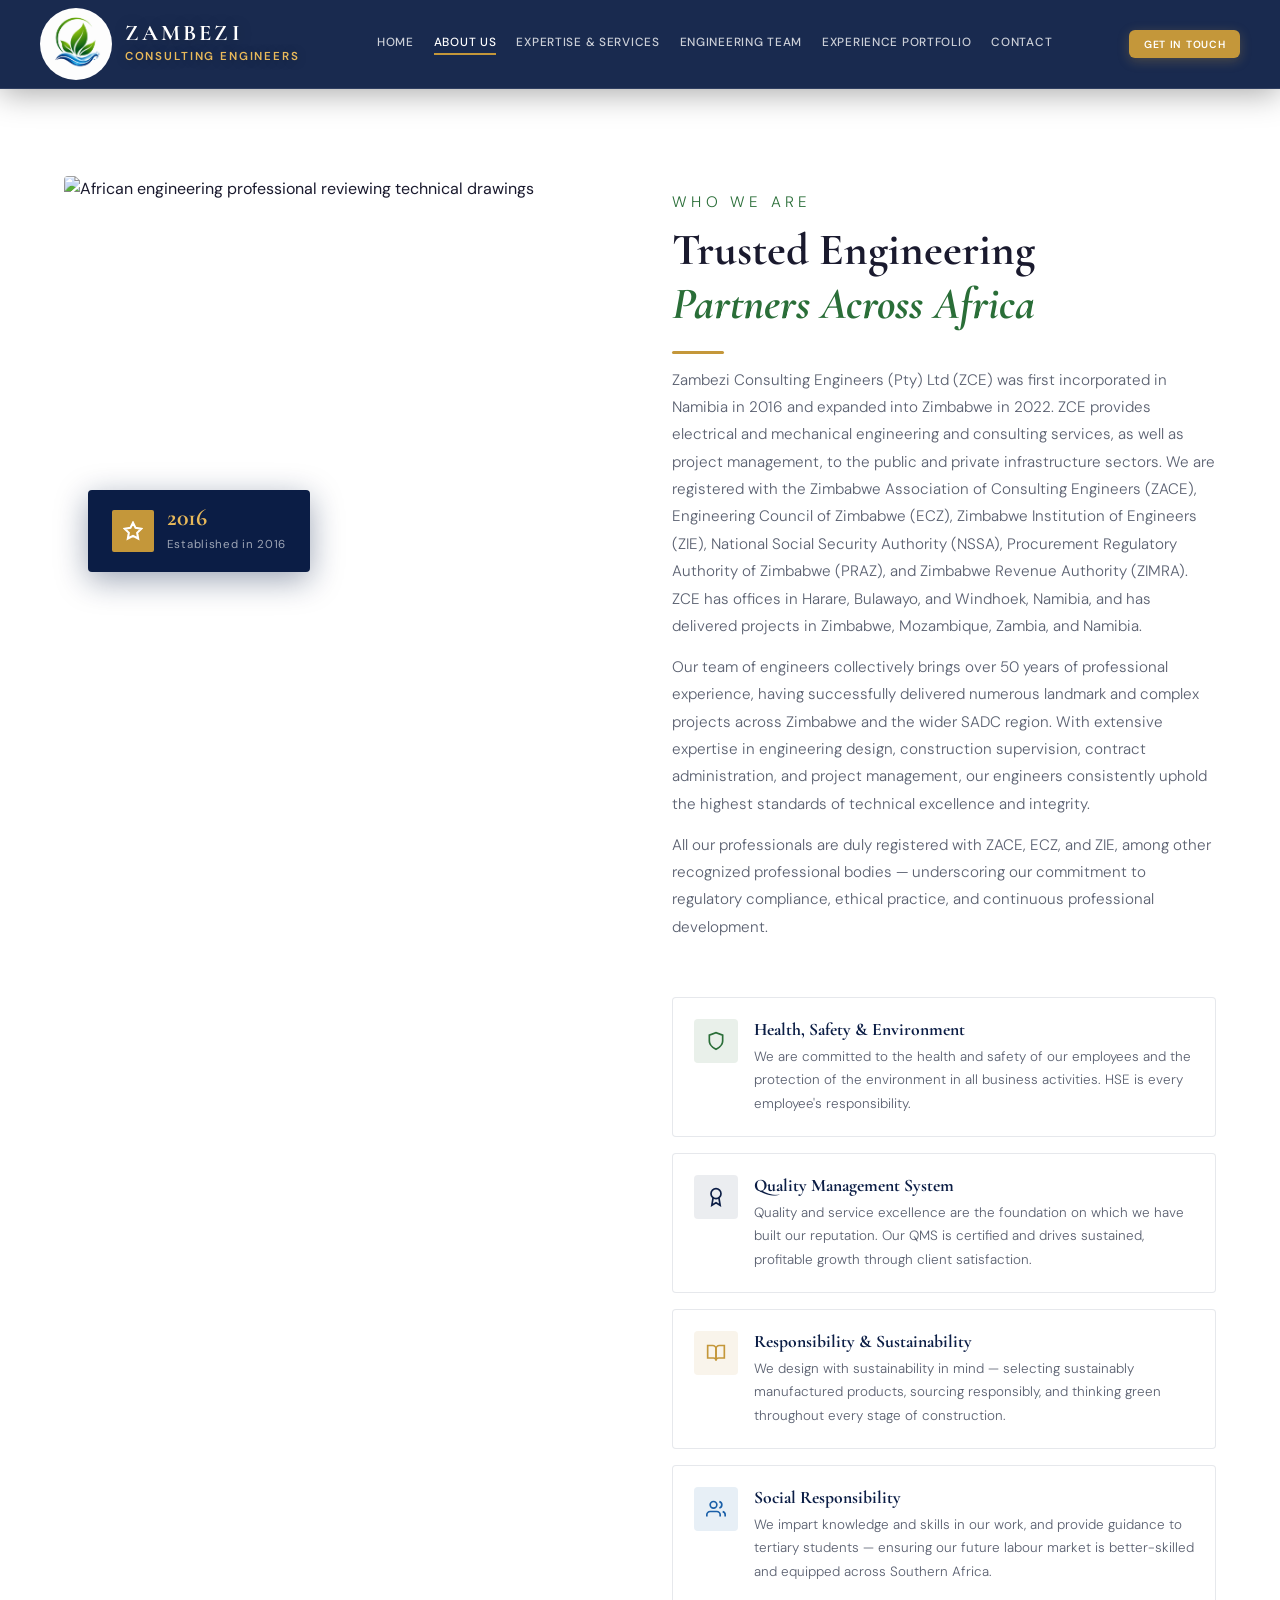
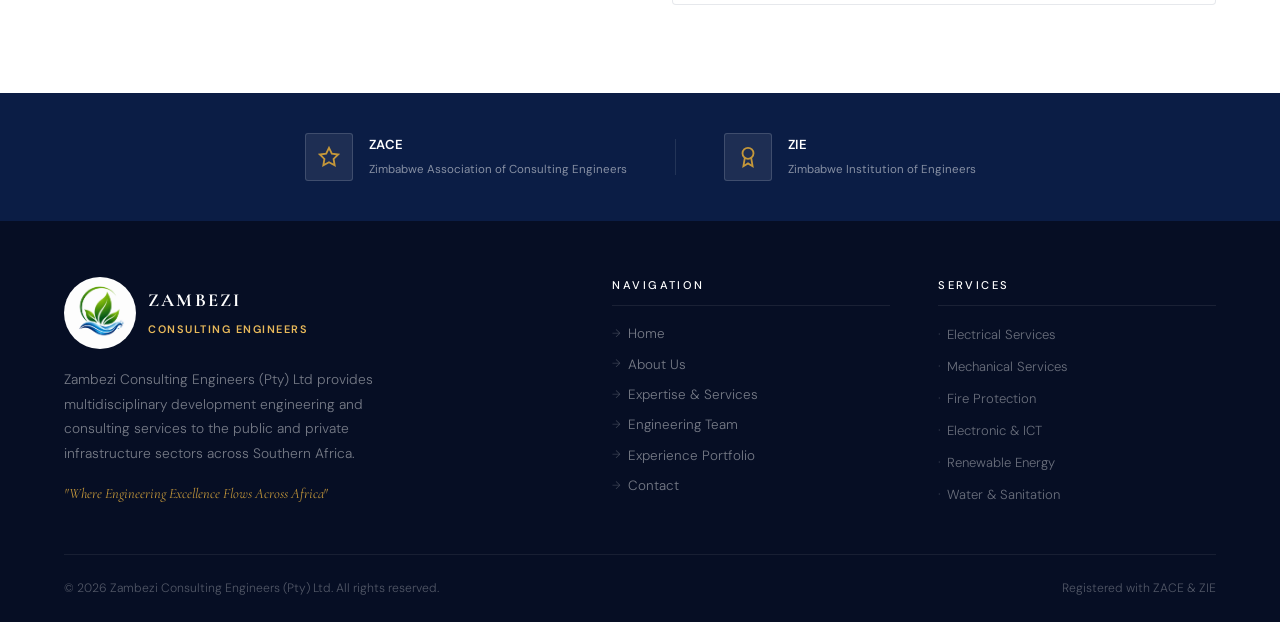
==== about.html @ 9d2b7035 "Convert single-page site to multi-page: each nav item is now its own HTML file - Split index.html in" ====
<!DOCTYPE html>
<html lang="en">
<head>
<meta charset="UTF-8">
<meta name="viewport" content="width=device-width, initial-scale=1.0">
<meta name="description" content="About Zambezi Consulting Engineers — multidisciplinary development engineering and consulting across Southern Africa. ZACE &amp; ZIE registered since 2016.">
<title>About Us — Zambezi Consulting Engineers</title>
<link rel="icon" href="images/favicon.png" type="image/png" sizes="144x144">
<link rel="apple-touch-icon" href="images/apple-touch-icon.png" sizes="360x360">
<link rel="preconnect" href="https://fonts.googleapis.com">
<link rel="preconnect" href="https://fonts.gstatic.com" crossorigin>
<link href="https://fonts.googleapis.com/css2?family=Cormorant+Garamond:ital,wght@0,400;0,600;0,700;1,400;1,700&family=DM+Sans:wght@300;400;500;600&display=swap" rel="stylesheet">
<link rel="stylesheet" href="css/style.css">
</head>
<body>

<nav id="navbar">
  <div class="nav-inner">
    <a class="nav-logo" href="index.html">
      <img class="nav-logo-img" src="images/logo.png" alt="Zambezi Consulting Engineers logo" width="72" height="72">
      <div class="nav-logo-fallback" aria-hidden="true">Z</div>
      <div class="nav-logo-mark">
        <span>ZAMBEZI</span>
        <span>Consulting Engineers</span>
      </div>
    </a>
    <div class="nav-links">
      <a href="index.html">Home</a>
      <a href="about.html">About Us</a>
      <a href="services.html">Expertise &amp; Services</a>
      <a href="team.html">Engineering Team</a>
      <a href="portfolio.html">Experience Portfolio</a>
      <a href="contact.html">Contact</a>
    </div>
    <button class="nav-cta" type="button" onclick="window.location='contact.html'">Get In Touch</button>
    <button class="nav-hamburger" id="hamburger" type="button" aria-label="Open menu" aria-expanded="false">
      <span></span><span></span><span></span>
    </button>
  </div>
  <div class="nav-mobile" id="mobileMenu">
    <a href="index.html">Home</a>
    <a href="about.html">About Us</a>
    <a href="services.html">Expertise &amp; Services</a>
    <a href="team.html">Engineering Team</a>
    <a href="portfolio.html">Experience Portfolio</a>
    <a href="contact.html">Contact</a>
  </div>
</nav>

<section id="about" class="page-top">
  <div class="container">
    <div class="about-grid">

      <div class="about-image-wrap reveal from-left">
        <img class="about-img" src="images/about-engineering-african.jpg" data-fallback="https://images.unsplash.com/photo-1581092580497-e0d23cbdf1dc?w=900&amp;q=80" alt="African engineering professional reviewing technical drawings" loading="lazy">
        <div class="about-img-badge">
          <div class="about-img-badge-icon">
            <svg width="20" height="20" viewBox="0 0 24 24" fill="none" stroke="#fff" stroke-width="2.5"><path d="M12 2l3.09 6.26L22 9.27l-5 4.87 1.18 6.88L12 17.77l-6.18 3.25L7 14.14 2 9.27l6.91-1.01L12 2z"/></svg>
          </div>
          <div class="about-img-badge-text">
            <strong>2016</strong>
            <span>Established in 2016</span>
          </div>
        </div>
      </div>

      <div class="reveal from-right">
        <div class="section-head">
          <p class="eyebrow green">Who We Are</p>
          <h2>Trusted Engineering<br><em>Partners Across Africa</em></h2>
          <div class="section-rule left"></div>
          <p>Zambezi Consulting Engineers (Pty) Ltd (ZCE) was first incorporated in Namibia in 2016 and expanded into Zimbabwe in 2022. ZCE provides electrical and mechanical engineering and consulting services, as well as project management, to the public and private infrastructure sectors. We are registered with the Zimbabwe Association of Consulting Engineers (ZACE), Engineering Council of Zimbabwe (ECZ), Zimbabwe Institution of Engineers (ZIE), National Social Security Authority (NSSA), Procurement Regulatory Authority of Zimbabwe (PRAZ), and Zimbabwe Revenue Authority (ZIMRA). ZCE has offices in Harare, Bulawayo, and Windhoek, Namibia, and has delivered projects in Zimbabwe, Mozambique, Zambia, and Namibia.</p>
          <p>Our team of engineers collectively brings over 50 years of professional experience, having successfully delivered numerous landmark and complex projects across Zimbabwe and the wider SADC region. With extensive expertise in engineering design, construction supervision, contract administration, and project management, our engineers consistently uphold the highest standards of technical excellence and integrity.</p>
          <p>All our professionals are duly registered with ZACE, ECZ, and ZIE, among other recognized professional bodies — underscoring our commitment to regulatory compliance, ethical practice, and continuous professional development.</p>
        </div>

        <div class="about-pillars">
          <div class="about-pillar">
            <div class="about-pillar-icon green">
              <svg width="20" height="20" viewBox="0 0 24 24" fill="none" stroke="currentColor" stroke-width="2"><path d="M12 22s8-4 8-10V5l-8-3-8 3v7c0 6 8 10 8 10z"/></svg>
            </div>
            <div class="about-pillar-text">
              <h4>Health, Safety &amp; Environment</h4>
              <p>We are committed to the health and safety of our employees and the protection of the environment in all business activities. HSE is every employee's responsibility.</p>
            </div>
          </div>
          <div class="about-pillar">
            <div class="about-pillar-icon navy">
              <svg width="20" height="20" viewBox="0 0 24 24" fill="none" stroke="currentColor" stroke-width="2"><circle cx="12" cy="8" r="6"/><path d="M15.477 12.89L17 22l-5-3-5 3 1.523-9.11"/></svg>
            </div>
            <div class="about-pillar-text">
              <h4>Quality Management System</h4>
              <p>Quality and service excellence are the foundation on which we have built our reputation. Our QMS is certified and drives sustained, profitable growth through client satisfaction.</p>
            </div>
          </div>
          <div class="about-pillar">
            <div class="about-pillar-icon gold">
              <svg width="20" height="20" viewBox="0 0 24 24" fill="none" stroke="currentColor" stroke-width="2"><path d="M2 3h6a4 4 0 014 4v14a3 3 0 00-3-3H2z"/><path d="M22 3h-6a4 4 0 00-4 4v14a3 3 0 013-3h7z"/></svg>
            </div>
            <div class="about-pillar-text">
              <h4>Responsibility &amp; Sustainability</h4>
              <p>We design with sustainability in mind — selecting sustainably manufactured products, sourcing responsibly, and thinking green throughout every stage of construction.</p>
            </div>
          </div>
          <div class="about-pillar">
            <div class="about-pillar-icon water">
              <svg width="20" height="20" viewBox="0 0 24 24" fill="none" stroke="currentColor" stroke-width="2"><path d="M17 21v-2a4 4 0 00-4-4H5a4 4 0 00-4 4v2"/><circle cx="9" cy="7" r="4"/><path d="M23 21v-2a4 4 0 00-3-3.87"/><path d="M16 3.13a4 4 0 010 7.75"/></svg>
            </div>
            <div class="about-pillar-text">
              <h4>Social Responsibility</h4>
              <p>We impart knowledge and skills in our work, and provide guidance to tertiary students — ensuring our future labour market is better-skilled and equipped across Southern Africa.</p>
            </div>
          </div>
        </div>
      </div>
    </div>
  </div>
</section>

<div class="reg-strip">
  <div class="container">
    <div class="reg-inner">
      <div class="reg-item">
        <div class="reg-icon">
          <svg width="22" height="22" viewBox="0 0 24 24" fill="none" stroke="currentColor" stroke-width="2"><path d="M12 2l3.09 6.26L22 9.27l-5 4.87 1.18 6.88L12 17.77l-6.18 3.25L7 14.14 2 9.27l6.91-1.01L12 2z"/></svg>
        </div>
        <div class="reg-text">
          <strong>ZACE</strong>
          <span>Zimbabwe Association of Consulting Engineers</span>
        </div>
      </div>
      <div class="reg-sep"></div>
      <div class="reg-item">
        <div class="reg-icon">
          <svg width="22" height="22" viewBox="0 0 24 24" fill="none" stroke="currentColor" stroke-width="2"><circle cx="12" cy="8" r="6"/><path d="M15.477 12.89L17 22l-5-3-5 3 1.523-9.11"/></svg>
        </div>
        <div class="reg-text">
          <strong>ZIE</strong>
          <span>Zimbabwe Institution of Engineers</span>
        </div>
      </div>
    </div>
  </div>
</div>

<footer>
  <div class="container">
    <div class="footer-top">
      <div class="footer-brand">
        <div class="footer-logo">
          <img class="footer-logo-img" src="images/logo.png" alt="Zambezi Consulting Engineers logo" width="72" height="72">
          <div class="footer-logo-fallback" aria-hidden="true">Z</div>
          <div class="footer-logo-text">
            <strong>ZAMBEZI</strong>
            <span>Consulting Engineers</span>
          </div>
        </div>
        <p class="footer-desc">Zambezi Consulting Engineers (Pty) Ltd provides multidisciplinary development engineering and consulting services to the public and private infrastructure sectors across Southern Africa.</p>
        <div class="footer-tagline">"Where Engineering Excellence Flows Across Africa"</div>
      </div>

      <div>
        <div class="footer-col-title">Navigation</div>
        <div class="footer-links">
          <a href="index.html">Home</a>
          <a href="about.html">About Us</a>
          <a href="services.html">Expertise &amp; Services</a>
          <a href="team.html">Engineering Team</a>
          <a href="portfolio.html">Experience Portfolio</a>
          <a href="contact.html">Contact</a>
        </div>
      </div>

      <div>
        <div class="footer-col-title">Services</div>
        <div class="footer-services">
          <a href="services.html#service-electrical">Electrical Services</a>
          <a href="services.html#service-mechanical">Mechanical Services</a>
          <a href="services.html#service-fire">Fire Protection</a>
          <a href="services.html#service-electronic">Electronic &amp; ICT</a>
          <a href="services.html#service-renewable">Renewable Energy</a>
          <a href="services.html#service-water">Water &amp; Sanitation</a>
        </div>
      </div>
    </div>

    <div class="footer-bottom">
      <span class="footer-copy">© 2026 Zambezi Consulting Engineers (Pty) Ltd. All rights reserved.</span>
      <span class="footer-copy">Registered with ZACE &amp; ZIE</span>
    </div>
  </div>
</footer>

<script src="js/main.js"></script>
</body>
</html>
---- css/style.css ----
:root {
  --navy:      #0B1D45;
  --navy2:     #163070;
  --green:     #2A6E38;
  --green2:    #3A8E4A;
  --gold:      #C4973A;
  --gold2:     #E8B95A;
  --water:     #1A5FA8;
  --light-bg:  #F4F6FB;
  --border:    rgba(11,29,69,0.1);
  --text:      #1A1A2E;
  --muted:     #5A6070;
  --white:     #FFFFFF;
  --radius:    4px;
  --radius-btn: 6px;
  --transition: 0.3s cubic-bezier(0.4,0,0.2,1);
  --ease-premium: cubic-bezier(0.22, 1, 0.36, 1);
  --nav-h:     88px;
  --space-1:   0.5rem;
  --space-2:   1rem;
  --space-3:   1.5rem;
  --space-4:   2rem;
  --space-5:   2.5rem;
}
*, *::before, *::after { box-sizing: border-box; margin: 0; padding: 0; }
html { scroll-behavior: smooth; }
body { font-family: 'DM Sans', sans-serif; color: var(--text); background: #fff; overflow-x: hidden; line-height: 1.6; }
h1,h2,h3,h4,h5 { font-family: 'Cormorant Garamond', Georgia, serif; line-height: 1.2; }
img { display: block; width: 100%; }
a { text-decoration: none; color: inherit; }

.container { max-width: 1200px; margin: 0 auto; padding: 0 1.5rem; }
.eyebrow { font-family: 'DM Sans', sans-serif; font-size: 0.68rem; letter-spacing: 0.28em; text-transform: uppercase; font-weight: 500; }
.eyebrow.green { color: var(--green); }
.eyebrow.gold  { color: var(--gold); }
.section-rule { width: 52px; height: 3px; background: var(--gold); border-radius: 2px; }
.section-rule.center { margin: 1.2rem auto 0; }
.section-rule.left { margin: 1.2rem 0 0; }
.tag { display: inline-flex; align-items: center; gap: 0.4rem; padding: 0.28rem 0.75rem; border-radius: 2px; font-family: 'DM Sans', sans-serif; font-size: 0.68rem; font-weight: 600; letter-spacing: 0.08em; text-transform: uppercase; }
.tag.active   { background: rgba(196,151,58,0.15); color: var(--gold); }
.tag.complete { background: rgba(42,110,56,0.12); color: var(--green); }
.btn { display: inline-flex; align-items: center; justify-content: center; gap: 0.55rem; padding: 0.85rem 1.85rem; border-radius: var(--radius-btn); font-family: 'DM Sans', sans-serif; font-size: 0.78rem; font-weight: 600; letter-spacing: 0.1em; text-transform: uppercase; cursor: pointer; border: none; transition: transform 0.35s var(--ease-premium), box-shadow 0.35s var(--ease-premium), background-color 0.25s ease, border-color 0.25s ease, color 0.25s ease; }
.btn-gold    { background: var(--gold); color: #fff; box-shadow: 0 4px 18px rgba(196,151,58,0.28); }
.btn-gold:hover { background: #B88938; transform: translateY(-2px); box-shadow: 0 10px 28px rgba(196,151,58,0.4); }
.btn-gold:active { transform: translateY(0); box-shadow: 0 4px 14px rgba(196,151,58,0.3); }
.btn-outline { background: rgba(255,255,255,0.04); color: #fff; border: 1px solid rgba(255,255,255,0.45); backdrop-filter: blur(6px); }
.btn-outline:hover { border-color: rgba(255,255,255,0.85); background: rgba(255,255,255,0.1); transform: translateY(-2px); box-shadow: 0 8px 24px rgba(0,0,0,0.2); }
.btn-outline:active { transform: translateY(0); }
.btn-navy    { background: var(--navy); color: #fff; }
.btn-navy:hover { background: var(--navy2); transform: translateY(-2px); }

#navbar {
  position: fixed; top: 0; left: 0; right: 0; width: 100%;
  z-index: 10000;
  padding: 0 1.5rem;
  background: transparent;
  border-bottom: 1px solid transparent;
  transition: background-color 0.45s var(--ease-premium), box-shadow 0.45s var(--ease-premium), border-color 0.45s var(--ease-premium), backdrop-filter 0.45s var(--ease-premium);
}
#navbar.scrolled {
  background: rgba(11,29,69,0.94);
  backdrop-filter: blur(20px);
  -webkit-backdrop-filter: blur(20px);
  box-shadow: 0 4px 32px rgba(0, 0, 0, 0.35);
  border-bottom-color: rgba(255, 255, 255, 0.1);
}
.nav-inner {
  max-width: 1200px; margin: 0 auto; height: var(--nav-h);
  display: flex; align-items: center; justify-content: space-between; gap: 0.75rem;
}
.nav-logo { display: flex; align-items: center; gap: 0.8rem; cursor: pointer; }
.nav-logo-img { width: 72px; height: 72px; object-fit: cover; flex-shrink: 0; border-radius: 50%; }
.nav-logo-fallback {
  width: 60px; height: 60px; flex-shrink: 0;
  background: linear-gradient(135deg, var(--navy2), var(--water));
  border-radius: 50%; border: 2px solid rgba(196,151,58,0.4);
  display: none; align-items: center; justify-content: center;
  font-family: 'Cormorant Garamond', serif; font-size: 1.8rem; font-weight: 700; color: var(--gold);
}
.nav-logo-fallback.show { display: flex; }
.nav-logo-mark { display: flex; flex-direction: column; gap: 0.2rem; }
.nav-logo-mark span:first-child {
  font-family: 'Cormorant Garamond', serif; color: #fff; font-weight: 700;
  font-size: 1.4rem; letter-spacing: 0.14em; line-height: 1.05;
  text-shadow: 0 1px 14px rgba(0,0,0,0.4);
}
.nav-logo-mark span:last-child {
  font-family: 'DM Sans', sans-serif; color: var(--gold2); font-weight: 600;
  font-size: 0.72rem; letter-spacing: 0.16em; text-transform: uppercase;
  text-shadow: 0 1px 10px rgba(0,0,0,0.35);
}
.nav-links { display: flex; align-items: center; gap: 1.25rem; flex-shrink: 1; min-width: 0; }
.nav-links a {
  font-family: 'DM Sans', sans-serif; color: rgba(255,255,255,0.78);
  font-size: 0.74rem; font-weight: 500; letter-spacing: 0.06em; text-transform: uppercase;
  white-space: nowrap;
  transition: color 0.3s var(--ease-premium), opacity 0.3s ease;
  position: relative; padding-bottom: 4px;
}
.nav-links a::after { content:''; position: absolute; bottom: 0; left: 0; width: 0; height: 2px; background: var(--gold); transition: width 0.35s var(--ease-premium); }
.nav-links a:hover, .nav-links a.active { color: #fff; }
.nav-links a:hover::after, .nav-links a.active::after { width: 100%; }
.nav-cta {
  flex-shrink: 0; white-space: nowrap;
  background: var(--gold); color: #fff;
  padding: 0.45rem 0.9rem; border-radius: var(--radius-btn);
  font-family: 'DM Sans', sans-serif; font-size: 0.65rem; font-weight: 600;
  letter-spacing: 0.07em; text-transform: uppercase;
  border: none; cursor: pointer;
  box-shadow: 0 3px 12px rgba(196,151,58,0.28);
  transition: transform 0.35s var(--ease-premium), box-shadow 0.35s var(--ease-premium), background-color 0.25s ease;
}
.nav-cta:hover { background: #B88938; transform: translateY(-1px); box-shadow: 0 6px 18px rgba(196,151,58,0.38); }
.nav-cta:active { transform: translateY(0); box-shadow: 0 3px 10px rgba(196,151,58,0.28); }
.nav-hamburger { display: none; flex-direction: column; gap: 5px; background: none; border: none; cursor: pointer; padding: 4px; }
.nav-hamburger span { display: block; width: 24px; height: 2px; background: #fff; border-radius: 2px; transition: all 0.3s; }
.nav-mobile { display: none; position: absolute; top: var(--nav-h); left: 0; right: 0; background: rgba(11,29,69,0.98); padding: 1rem 1.5rem 1.5rem; border-top: 1px solid rgba(255,255,255,0.08); }
.nav-mobile.open { display: flex; flex-direction: column; gap: 0.2rem; }
.nav-mobile a { font-family: 'DM Sans', sans-serif; color: rgba(255,255,255,0.8); font-size: 0.88rem; padding: 0.65rem 0; border-bottom: 1px solid rgba(255,255,255,0.07); letter-spacing: 0.08em; }

.hero {
  --hero-pad-top: calc(var(--nav-h) + clamp(1.25rem, 3vh, 2.5rem));
  min-height: 100svh;
  min-height: 100vh;
  display: flex;
  align-items: flex-start;
  padding-top: var(--hero-pad-top);
  position: relative;
  overflow: hidden;
  isolation: isolate;
}
.hero-media { position: absolute; inset: 0; z-index: 0; overflow: hidden; }
.hero-bg {
  position: absolute;
  inset: -6%;
  background:
    url('../images/hero-bg.jpg') center/cover no-repeat,
    url('https://images.unsplash.com/photo-1504307651254-35680f356dfd?w=1600&q=80') center/cover no-repeat;
  transform: scale(1.06);
  filter: saturate(0.82) brightness(0.62) contrast(1.05);
  will-change: transform;
  animation: heroBgSettle 22s var(--ease-premium) forwards;
}
.hero-overlay {
  position: absolute; inset: 0;
  background:
    linear-gradient(112deg, rgba(8,16,38,0.97) 0%, rgba(11,29,69,0.9) 42%, rgba(11,29,69,0.82) 68%, rgba(8,16,38,0.94) 100%),
    linear-gradient(to top, rgba(8,16,38,0.75) 0%, transparent 45%);
}
.hero::before {
  content: ''; position: absolute; inset: 0; z-index: 1; pointer-events: none;
  background: radial-gradient(ellipse 80% 60% at 72% 42%, rgba(196,151,58,0.07) 0%, transparent 55%);
}
.hero-geo { position: absolute; pointer-events: none; z-index: 2; opacity: 0.85; }
.hero-geo-1 { top: 6%; right: 4%; width: min(420px, 38vw); height: min(420px, 38vw); border-radius: 50%; border: 1px solid rgba(196,151,58,0.09); }
.hero-geo-2 { top: 14%; right: 12%; width: min(250px, 22vw); height: min(250px, 22vw); border-radius: 50%; border: 1px solid rgba(196,151,58,0.06); }
.hero-geo-3 { bottom: 12%; left: 2%; width: min(180px, 16vw); height: min(180px, 16vw); border-radius: 50%; border: 1px solid rgba(26,95,168,0.1); }
.hero .container { position: relative; z-index: 3; width: 100%; }
.hero-content {
  position: relative; z-index: 1;
  padding: 2rem 2.5rem clamp(2rem, 4vh, 3rem);
  max-width: 52rem;
  background: rgba(5,15,45,0.55);
  border: 1px solid rgba(255,255,255,0.08);
  backdrop-filter: blur(10px);
  -webkit-backdrop-filter: blur(10px);
  border-radius: 24px;
}
.hero-title {
  font-size: clamp(2.65rem, 4.8vw + 0.5rem, 4.25rem);
  color: #fff;
  font-weight: 700;
  letter-spacing: -0.02em;
  margin: 0 0 var(--space-2);
  max-width: 16ch;
  line-height: 1;
  opacity: 0;
}
.hero-title-line { display: block; }
.hero-title-line--accent {
  margin-top: -0.06em;
  line-height: 0.95;
}
.hero-title-line--accent em {
  color: var(--gold2);
  font-style: italic;
  font-weight: 600;
}
.hero-title-line--tail {
  margin-top: 0.12em;
  font-size: 0.92em;
  letter-spacing: 0.01em;
  color: rgba(255,255,255,0.95);
}
.hero-tagline {
  font-family: 'Cormorant Garamond', Georgia, serif;
  font-size: clamp(1.15rem, 1.6vw + 0.5rem, 1.45rem);
  font-weight: 600;
  color: rgba(255,255,255,0.92);
  letter-spacing: 0.02em;
  line-height: 1.35;
  max-width: 34rem;
  margin: 0 0 var(--space-2);
  opacity: 0;
}
.hero-sub {
  font-family: 'DM Sans', sans-serif;
  color: rgba(255,255,255,0.68);
  font-size: clamp(0.92rem, 1.1vw, 1rem);
  line-height: 1.75;
  max-width: 36rem;
  font-weight: 300;
  margin-bottom: var(--space-4);
  opacity: 0;
}
.hero-actions {
  display: flex;
  gap: 0.85rem;
  flex-wrap: wrap;
  margin-bottom: var(--space-3);
  opacity: 0;
}
.hero-badges {
  display: flex;
  gap: 0.5rem 1.25rem;
  flex-wrap: wrap;
  list-style: none;
  margin: 0 0 var(--space-4);
  padding: 0;
  opacity: 0;
}
.hero-badge {
  font-family: 'DM Sans', sans-serif;
  font-size: 0.68rem;
  color: rgba(255,255,255,0.5);
  font-weight: 400;
  letter-spacing: 0.12em;
  text-transform: uppercase;
  position: relative;
  padding-left: 0.85rem;
}
.hero-badge::before {
  content: '';
  position: absolute;
  left: 0;
  top: 50%;
  transform: translateY(-50%);
  width: 4px;
  height: 4px;
  border-radius: 50%;
  background: var(--gold);
  opacity: 0.65;
}
.hero-stats {
  display: grid;
  grid-template-columns: repeat(4, 1fr);
  gap: 0;
  border: 1px solid rgba(255,255,255,0.09);
  border-radius: var(--radius-btn);
  overflow: hidden;
  max-width: 36rem;
  backdrop-filter: blur(10px);
  background: rgba(255,255,255,0.03);
  opacity: 0;
}
.hero-stat { padding: 0.9rem 1rem; border-right: 1px solid rgba(255,255,255,0.07); }
.hero-stat:last-child { border-right: none; }
.hero-stat-n { font-family: 'Cormorant Garamond', serif; font-size: clamp(1.65rem, 2.5vw, 2rem); font-weight: 700; color: var(--gold2); line-height: 1; }
.hero-stat-l { font-family: 'DM Sans', sans-serif; font-size: 0.65rem; color: rgba(255,255,255,0.5); margin-top: 0.2rem; font-weight: 400; letter-spacing: 0.04em; text-transform: uppercase; }

.hero.is-mounted .hero-title { animation: heroReveal 0.9s var(--ease-premium) 0.05s forwards; }
.hero.is-mounted .hero-tagline { animation: heroReveal 0.85s var(--ease-premium) 0.14s forwards; }
.hero.is-mounted .hero-sub { animation: heroReveal 0.85s var(--ease-premium) 0.22s forwards; }
.hero.is-mounted .hero-actions { animation: heroReveal 0.85s var(--ease-premium) 0.3s forwards; }
.hero.is-mounted .hero-badges { animation: heroReveal 0.8s var(--ease-premium) 0.38s forwards; }
.hero.is-mounted .hero-stats { animation: heroReveal 0.9s var(--ease-premium) 0.46s forwards; }

@keyframes heroReveal {
  from { opacity: 0; transform: translateY(16px); }
  to { opacity: 1; transform: translateY(0); }
}
@keyframes heroBgSettle {
  from { transform: scale(1.1); }
  to { transform: scale(1.04); }
}

@media (prefers-reduced-motion: reduce) {
  .hero-bg { animation: none; transform: scale(1.04); }
  .hero.is-mounted .hero-title,
  .hero.is-mounted .hero-tagline,
  .hero.is-mounted .hero-sub,
  .hero.is-mounted .hero-actions,
  .hero.is-mounted .hero-badges,
  .hero.is-mounted .hero-stats { animation: none; opacity: 1; transform: none; }
  .btn, .nav-cta, .nav-links a { transition-duration: 0.01ms; }
}

.trust-bar { background: var(--navy); padding: 1.2rem 0; border-bottom: 1px solid rgba(255,255,255,0.07); }
.trust-inner { display: flex; align-items: center; justify-content: center; gap: 2.5rem; flex-wrap: wrap; }
.trust-item { display: flex; align-items: center; gap: 0.6rem; font-family: 'DM Sans', sans-serif; font-size: 0.78rem; color: rgba(255,255,255,0.65); font-weight: 400; }
.trust-item svg { flex-shrink: 0; color: var(--gold); }
.trust-divider { width: 1px; height: 20px; background: rgba(255,255,255,0.12); }

section { padding: 5.5rem 0; }
section.alt { background: var(--light-bg); }
section.dark { background: linear-gradient(145deg, var(--navy) 0%, var(--navy2) 100%); }
section.page-top { padding-top: calc(5.5rem + var(--nav-h)); }
.section-head { margin-bottom: 3.5rem; }
.section-head.center { text-align: center; }
.section-head h2 { font-size: clamp(2rem, 3.5vw, 2.8rem); margin: 0.5rem 0; }
.section-head h2 em { color: var(--green); font-style: italic; }
.section-head h2 em.gold { color: var(--gold); }
.section-head p { font-family: 'DM Sans', sans-serif; color: var(--muted); font-size: 0.95rem; line-height: 1.8; margin-top: 0.8rem; font-weight: 300; max-width: 620px; }
.section-head p + p { margin-top: 0.85rem; }
.section-head.center p { margin-left: auto; margin-right: auto; }

.about-grid { display: grid; grid-template-columns: 1fr 1fr; gap: 4rem; align-items: start; }
.about-image-wrap { position: relative; }
.about-img { width: 100%; height: 420px; object-fit: cover; border-radius: 4px; }
.about-img-badge { position: absolute; bottom: 1.5rem; left: 1.5rem; background: var(--navy); color: #fff; padding: 1rem 1.5rem; border-radius: 4px; display: flex; align-items: center; gap: 0.8rem; box-shadow: 0 8px 32px rgba(11,29,69,0.4); }
.about-img-badge-icon { width: 42px; height: 42px; background: var(--gold); border-radius: 2px; display: flex; align-items: center; justify-content: center; flex-shrink: 0; }
.about-img-badge-text { font-family: 'DM Sans', sans-serif; }
.about-img-badge-text strong { display: block; font-size: 1.5rem; font-family: 'Cormorant Garamond', serif; color: var(--gold2); font-weight: 700; line-height: 1; }
.about-img-badge-text span { font-size: 0.72rem; color: rgba(255,255,255,0.6); letter-spacing: 0.06em; }
.about-pillars { display: grid; gap: 1rem; }
.about-pillar { display: flex; gap: 1rem; align-items: flex-start; padding: 1.3rem; border: 1px solid var(--border); border-radius: var(--radius); background: #fff; transition: all var(--transition); }
.about-pillar:hover { border-color: var(--green); box-shadow: 0 8px 32px rgba(42,110,56,0.1); transform: translateX(4px); }
.about-pillar-icon { width: 44px; height: 44px; border-radius: var(--radius); display: flex; align-items: center; justify-content: center; flex-shrink: 0; }
.about-pillar-icon.navy { background: rgba(11,29,69,0.08); color: var(--navy); }
.about-pillar-icon.green { background: rgba(42,110,56,0.1); color: var(--green); }
.about-pillar-icon.gold  { background: rgba(196,151,58,0.1); color: var(--gold); }
.about-pillar-icon.water { background: rgba(26,95,168,0.1); color: var(--water); }
.about-pillar-text h4 { font-family: 'Cormorant Garamond', serif; font-size: 1.1rem; color: var(--navy); font-weight: 700; margin-bottom: 0.3rem; }
.about-pillar-text p { font-family: 'DM Sans', sans-serif; font-size: 0.84rem; color: var(--muted); line-height: 1.75; font-weight: 300; }

.reg-strip { background: var(--navy); padding: 2.5rem 0; }
.reg-inner { display: flex; align-items: center; justify-content: center; gap: 3rem; flex-wrap: wrap; }
.reg-item { display: flex; align-items: center; gap: 1rem; }
.reg-icon { width: 48px; height: 48px; background: rgba(255,255,255,0.08); border: 1px solid rgba(255,255,255,0.15); border-radius: 3px; display: flex; align-items: center; justify-content: center; color: var(--gold); }
.reg-text { font-family: 'DM Sans', sans-serif; }
.reg-text strong { display: block; color: #fff; font-size: 0.82rem; font-weight: 600; letter-spacing: 0.05em; }
.reg-text span { color: rgba(255,255,255,0.5); font-size: 0.72rem; }
.reg-sep { width: 1px; height: 36px; background: rgba(255,255,255,0.1); }

#services [id^="service-"] { scroll-margin-top: 110px; }
.services-grid { display: grid; grid-template-columns: repeat(3, 1fr); gap: 1.5rem; }
.service-card {
  background: #fff; border: 1px solid var(--border); border-radius: var(--radius);
  padding: 1.6rem 1.5rem 1.4rem; display: flex; flex-direction: column; gap: 1rem;
  transition: all var(--transition); border-top: 3px solid var(--service-accent, var(--green));
}
.service-card:hover { border-color: rgba(11,29,69,0.2); box-shadow: 0 12px 36px rgba(11,29,69,0.1); transform: translateY(-3px); }
.service-card-head { display: flex; align-items: flex-start; gap: 0.85rem; }
.service-card-icon {
  width: 44px; height: 44px; border-radius: 3px; flex-shrink: 0;
  display: flex; align-items: center; justify-content: center;
  background: color-mix(in srgb, var(--service-accent, var(--green)) 12%, transparent);
  color: var(--service-accent, var(--green));
}
.service-card h3 { font-size: 1.35rem; color: var(--navy); font-weight: 700; line-height: 1.25; margin: 0; }
.service-card-items { display: grid; gap: 0.55rem; margin: 0; padding: 0; list-style: none; }
.service-card-items li {
  display: flex; align-items: flex-start; gap: 0.65rem;
  font-family: 'DM Sans', sans-serif; font-size: 0.84rem; color: var(--text); line-height: 1.45; font-weight: 400;
}
.service-card-items li::before {
  content: ''; width: 5px; height: 5px; border-radius: 50%; background: var(--service-accent, var(--green));
  flex-shrink: 0; margin-top: 0.45rem;
}

.services-list { display: flex; flex-direction: column; gap: 5rem; }
.service-block { display: grid; grid-template-columns: 1fr 1fr; gap: 3.5rem; align-items: center; }
.service-block.reverse { direction: rtl; }
.service-block.reverse > * { direction: ltr; }
.service-img-wrap { position: relative; overflow: hidden; border-radius: var(--radius); }
.service-img { width: 100%; height: 340px; object-fit: cover; transition: transform 0.6s ease; }
.service-img-wrap:hover .service-img { transform: scale(1.04); }
.service-img-overlay { position: absolute; inset: 0; background: linear-gradient(to top, rgba(11,29,69,0.7) 0%, transparent 50%); }
.service-img-label { position: absolute; bottom: 1.2rem; left: 1.2rem; display: flex; align-items: center; gap: 0.6rem; }
.service-icon-badge { width: 44px; height: 44px; border-radius: 3px; display: flex; align-items: center; justify-content: center; }
.service-icon-label { font-family: 'Cormorant Garamond', serif; color: #fff; font-size: 1.2rem; font-weight: 700; }
.service-content h3 { font-size: 2rem; color: var(--navy); margin: 0.5rem 0 1rem; }
.service-content p { font-family: 'DM Sans', sans-serif; font-size: 0.9rem; color: var(--muted); line-height: 1.8; font-weight: 300; margin-bottom: 1.5rem; }
.service-items { display: grid; gap: 0.6rem; }
.service-item { display: flex; align-items: center; gap: 0.7rem; font-family: 'DM Sans', sans-serif; font-size: 0.86rem; color: var(--text); font-weight: 400; }
.service-item-dot { width: 6px; height: 6px; border-radius: 50%; background: var(--green); flex-shrink: 0; }

#team { scroll-margin-top: 110px; }
.team-grid { display: grid; grid-template-columns: repeat(3, 1fr); gap: 1.75rem; }
.team-card {
  background: #fff; border: 1px solid var(--border); border-radius: var(--radius);
  overflow: hidden; display: flex; flex-direction: column;
  transition: transform var(--transition), box-shadow var(--transition), border-color var(--transition);
}
.team-card:hover {
  border-color: rgba(11,29,69,0.18);
  box-shadow: 0 16px 48px rgba(11,29,69,0.12);
  transform: translateY(-4px);
}
.team-card-photo-wrap { position: relative; overflow: hidden; aspect-ratio: 4 / 5; }
.team-card-photo {
  width: 100%; height: 100%; object-fit: cover; object-position: center top;
  transition: transform 0.55s var(--ease-premium);
}
.team-card:hover .team-card-photo { transform: scale(1.03); }
.team-card-accent { position: absolute; bottom: 0; left: 0; right: 0; height: 4px; }
.team-card-body { padding: 1.5rem 1.4rem 1.6rem; display: flex; flex-direction: column; flex: 1; gap: 0.65rem; }
.team-card-name {
  font-family: 'Cormorant Garamond', serif; font-size: 1.45rem; color: var(--navy);
  font-weight: 700; line-height: 1.2; margin: 0;
}
.team-card-role {
  font-family: 'DM Sans', sans-serif; font-size: 0.72rem; font-weight: 600;
  letter-spacing: 0.1em; text-transform: uppercase; color: var(--green); margin: 0;
}
.team-card-bio {
  font-family: 'DM Sans', sans-serif; font-size: 0.84rem; color: var(--muted);
  line-height: 1.75; font-weight: 300; margin: 0; flex: 1;
}
.team-card-tags {
  display: flex; flex-wrap: wrap; gap: 0.45rem; list-style: none; margin: 0.35rem 0 0; padding: 0;
}
.team-card-tags li {
  font-family: 'DM Sans', sans-serif; font-size: 0.65rem; font-weight: 500;
  letter-spacing: 0.06em; text-transform: uppercase;
  padding: 0.3rem 0.65rem; border-radius: 2px;
  background: rgba(11,29,69,0.06); color: var(--navy2);
}

.portfolio-category { margin-bottom: 3rem; }
.portfolio-cat-title { display: flex; align-items: center; gap: 0.8rem; margin-bottom: 1.5rem; padding-bottom: 0.8rem; border-bottom: 2px solid var(--border); }
.portfolio-cat-icon { width: 36px; height: 36px; border-radius: 3px; display: flex; align-items: center; justify-content: center; }
.portfolio-cat-title h3 { font-family: 'Cormorant Garamond', serif; font-size: 1.5rem; color: var(--navy); font-weight: 700; }
.project-cards { display: grid; grid-template-columns: repeat(auto-fill, minmax(320px, 1fr)); gap: 1.2rem; }
.proj-card { background: #fff; border: 1px solid var(--border); border-radius: var(--radius); overflow: hidden; transition: all var(--transition); }
.proj-card:hover { border-color: var(--navy2); box-shadow: 0 12px 40px rgba(11,29,69,0.12); transform: translateY(-4px); }
.proj-card-accent { height: 4px; }
.proj-card-img { width: 100%; height: 200px; object-fit: cover; }
.proj-card-body { padding: 1.4rem; }
.proj-card-top { display: flex; justify-content: space-between; align-items: flex-start; gap: 0.8rem; margin-bottom: 0.8rem; }
.proj-name { font-family: 'Cormorant Garamond', serif; font-size: 1.1rem; color: var(--navy); font-weight: 700; line-height: 1.3; flex: 1; }
.proj-meta { font-family: 'DM Sans', sans-serif; font-size: 0.8rem; color: var(--muted); display: flex; flex-direction: column; gap: 0.3rem; margin-bottom: 0.9rem; font-weight: 300; }
.proj-meta-row { display: flex; align-items: center; gap: 0.45rem; }
.proj-meta-row svg { flex-shrink: 0; color: var(--green); }
.proj-footer { display: flex; justify-content: space-between; align-items: center; padding-top: 0.9rem; border-top: 1px solid var(--border); }
.proj-year { font-family: 'DM Sans', sans-serif; font-size: 0.75rem; color: var(--muted); font-weight: 400; }

.contact-grid { display: grid; grid-template-columns: 1fr 1.2fr; gap: 4rem; align-items: start; }
.contact-info-title { font-family: 'Cormorant Garamond', serif; font-size: 2.5rem; color: #fff; font-weight: 700; margin: 0.5rem 0 1rem; }
.contact-intro { font-family: 'DM Sans', sans-serif; color: rgba(255,255,255,0.65); font-size: 0.9rem; line-height: 1.8; font-weight: 300; margin-bottom: 2rem; }
.offices { display: flex; flex-direction: column; gap: 1.5rem; }
.office { border: 1px solid rgba(255,255,255,0.1); border-radius: var(--radius); padding: 1.4rem; background: rgba(255,255,255,0.04); backdrop-filter: blur(6px); transition: all var(--transition); }
.office:hover { border-color: rgba(196,151,58,0.4); background: rgba(255,255,255,0.07); }
.office-head { display: flex; align-items: center; gap: 0.8rem; margin-bottom: 0.9rem; }
.office-head-icon { width: 38px; height: 38px; border-radius: 3px; display: flex; align-items: center; justify-content: center; }
.office-city { font-family: 'Cormorant Garamond', serif; color: #fff; font-size: 1.15rem; font-weight: 700; }
.office-flag { font-family: 'DM Sans', sans-serif; font-size: 0.65rem; color: var(--gold); letter-spacing: 0.12em; text-transform: uppercase; }
.office-details { display: flex; flex-direction: column; gap: 0.45rem; }
.office-detail-row { display: flex; align-items: flex-start; gap: 0.55rem; font-family: 'DM Sans', sans-serif; font-size: 0.82rem; color: rgba(255,255,255,0.6); font-weight: 300; line-height: 1.5; }
.office-detail-row svg { flex-shrink: 0; margin-top: 2px; color: var(--gold); }
.office-detail-row a { color: rgba(255,255,255,0.6); transition: color 0.2s; }
.office-detail-row a:hover { color: var(--gold2); }
.contact-form-wrap { background: #fff; border-radius: 4px; padding: 2.5rem; box-shadow: 0 20px 60px rgba(11,29,69,0.3); }
.contact-form-wrap h3 { font-family: 'Cormorant Garamond', serif; color: var(--navy); font-size: 1.8rem; font-weight: 700; margin-bottom: 1.5rem; }
.form-row { display: grid; grid-template-columns: 1fr 1fr; gap: 1rem; margin-bottom: 1rem; }
.form-group { display: flex; flex-direction: column; gap: 0.4rem; margin-bottom: 1rem; }
.form-group label { font-family: 'DM Sans', sans-serif; font-size: 0.75rem; font-weight: 500; color: var(--navy); letter-spacing: 0.06em; text-transform: uppercase; }
.form-group input, .form-group textarea, .form-group select {
  font-family: 'DM Sans', sans-serif; font-size: 0.88rem; color: var(--text);
  border: 1px solid rgba(11,29,69,0.15); border-radius: var(--radius); padding: 0.75rem 1rem;
  transition: border-color 0.2s; outline: none; background: #fff; width: 100%;
}
.form-group input:focus, .form-group textarea:focus, .form-group select:focus { border-color: var(--navy2); box-shadow: 0 0 0 3px rgba(22,48,112,0.08); }
.form-group textarea { resize: vertical; min-height: 110px; }
.form-success { display: none; padding: 1rem; background: rgba(42,110,56,0.1); color: var(--green); border-radius: var(--radius); font-size: 0.9rem; margin-bottom: 1rem; }
.form-success.show { display: block; }

footer { background: #060E24; padding: 3.5rem 0 1.5rem; }
.footer-top { display: grid; grid-template-columns: 1.8fr 1fr 1fr; gap: 3rem; margin-bottom: 3rem; }
.footer-logo { display: flex; align-items: center; gap: 0.75rem; margin-bottom: 1.1rem; }
.footer-logo-img { width: 72px; height: 72px; object-fit: cover; flex-shrink: 0; border-radius: 50%; }
.footer-logo-fallback {
  width: 63px; height: 63px; flex-shrink: 0;
  background: linear-gradient(135deg, var(--navy2), var(--water));
  border-radius: 50%; border: 2px solid rgba(196,151,58,0.3);
  display: none; align-items: center; justify-content: center;
  font-family: 'Cormorant Garamond', serif; font-size: 1.95rem; font-weight: 700; color: var(--gold);
}
.footer-logo-fallback.show { display: flex; }
.footer-logo-text strong { display: block; font-family: 'Cormorant Garamond', serif; color: #fff; font-weight: 700; font-size: 1.15rem; letter-spacing: 0.12em; }
.footer-logo-text span { font-family: 'DM Sans', sans-serif; color: var(--gold2); font-weight: 600; font-size: 0.68rem; letter-spacing: 0.14em; text-transform: uppercase; }
.footer-desc { font-family: 'DM Sans', sans-serif; font-size: 0.86rem; color: rgba(255,255,255,0.45); line-height: 1.8; max-width: 320px; font-weight: 300; margin-bottom: 1rem; }
.footer-tagline { font-family: 'Cormorant Garamond', serif; font-size: 0.9rem; color: var(--gold); font-style: italic; }
.footer-col-title { font-family: 'DM Sans', sans-serif; color: #fff; font-size: 0.7rem; letter-spacing: 0.22em; text-transform: uppercase; font-weight: 500; margin-bottom: 1.1rem; padding-bottom: 0.6rem; border-bottom: 1px solid rgba(255,255,255,0.08); }
.footer-links { display: flex; flex-direction: column; gap: 0.55rem; }
.footer-links a { font-family: 'DM Sans', sans-serif; font-size: 0.84rem; color: rgba(255,255,255,0.45); transition: color 0.2s; font-weight: 300; display: flex; align-items: center; gap: 0.4rem; }
.footer-links a:hover { color: var(--gold); }
.footer-links a::before { content: '→'; font-size: 0.7rem; opacity: 0.5; }
.footer-services { display: flex; flex-direction: column; gap: 0.55rem; }
.footer-services a { font-family: 'DM Sans', sans-serif; font-size: 0.82rem; color: rgba(255,255,255,0.4); font-weight: 300; display: flex; align-items: center; gap: 0.4rem; transition: color 0.2s; }
.footer-services a:hover { color: var(--gold2); }
.footer-services a::before { content: '·'; font-size: 0.9rem; opacity: 0.4; }
.footer-bottom { border-top: 1px solid rgba(255,255,255,0.07); padding-top: 1.5rem; display: flex; justify-content: space-between; align-items: center; flex-wrap: wrap; gap: 0.5rem; }
.footer-copy { font-family: 'DM Sans', sans-serif; font-size: 0.76rem; color: rgba(255,255,255,0.3); font-weight: 300; }

.reveal { opacity: 0; transform: translateY(36px); transition: opacity 0.75s ease, transform 0.75s ease; }
.reveal.from-left  { transform: translateX(-36px); }
.reveal.from-right { transform: translateX(36px); }
.reveal.visible { opacity: 1; transform: none; }

@media (max-width: 1100px) {
  .nav-links { gap: 0.9rem; }
  .nav-links a { font-size: 0.7rem; letter-spacing: 0.05em; }
  .nav-cta { padding: 0.4rem 0.75rem; font-size: 0.62rem; }
  .nav-logo-img { width: 60px; height: 60px; }
  .nav-logo-mark span:first-child { font-size: 1.15rem; }
  .nav-logo-mark span:last-child { font-size: 0.65rem; }
}

@media (max-width: 900px) {
  :root { --nav-h: 80px; }
  .services-grid { grid-template-columns: repeat(2, 1fr); }
  .about-grid, .service-block, .contact-grid, .footer-top, .team-grid { grid-template-columns: 1fr; gap: 2rem; }
  .service-block.reverse { direction: ltr; }
  .hero-content { max-width: 100%; }
  .hero-title { max-width: 100%; }
  .hero-stats { grid-template-columns: repeat(2, 1fr); max-width: 100%; }
  .hero-stat:nth-child(2) { border-right: none; }
  .hero-stat:nth-child(1),
  .hero-stat:nth-child(2) { border-bottom: 1px solid rgba(255,255,255,0.07); }
  .nav-links { display: none; }
  .nav-hamburger { display: flex; }
  .nav-logo-img { width: 60px; height: 60px; }
  .form-row { grid-template-columns: 1fr; }
  .footer-top { grid-template-columns: 1fr; }
}
@media (max-width: 600px) {
  :root { --nav-h: 76px; }
  .services-grid, .team-grid { grid-template-columns: 1fr; }
  section { padding: 3.5rem 0; }
  .hero { --hero-pad-top: calc(var(--nav-h) + 0.75rem); }
  .hero-title { font-size: clamp(2.15rem, 9vw, 2.75rem); }
  .hero-title-line--accent { margin-top: -0.04em; }
  .hero-tagline { font-size: 1.05rem; }
  .hero-sub { margin-bottom: var(--space-3); }
  .hero-actions { flex-direction: column; align-items: stretch; }
  .hero-actions .btn { width: 100%; justify-content: center; }
  .hero-stats { grid-template-columns: repeat(2, 1fr); }
  .hero-geo-1, .hero-geo-2 { opacity: 0.45; }
  .trust-inner { gap: 1rem; }
  .trust-divider { display: none; }
  .project-cards { grid-template-columns: 1fr; }
  .reg-inner { gap: 1.5rem; }
}
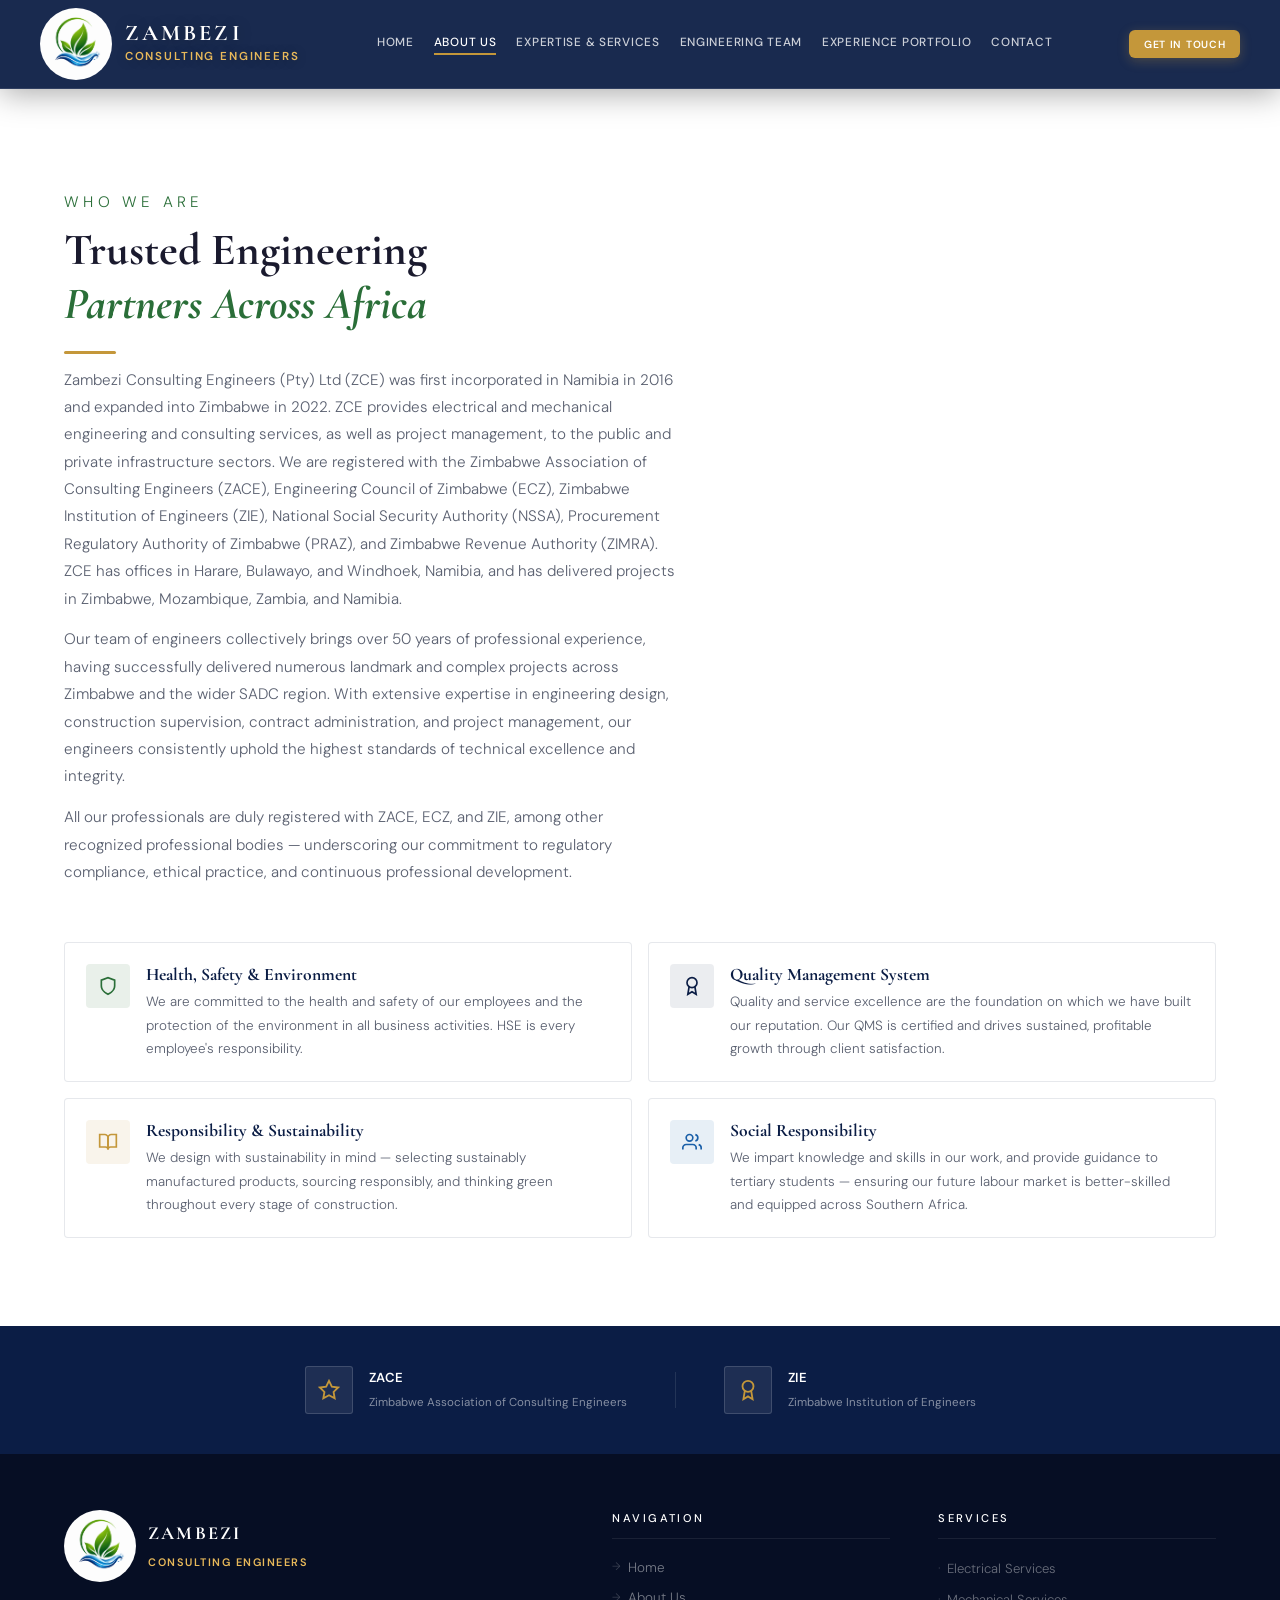
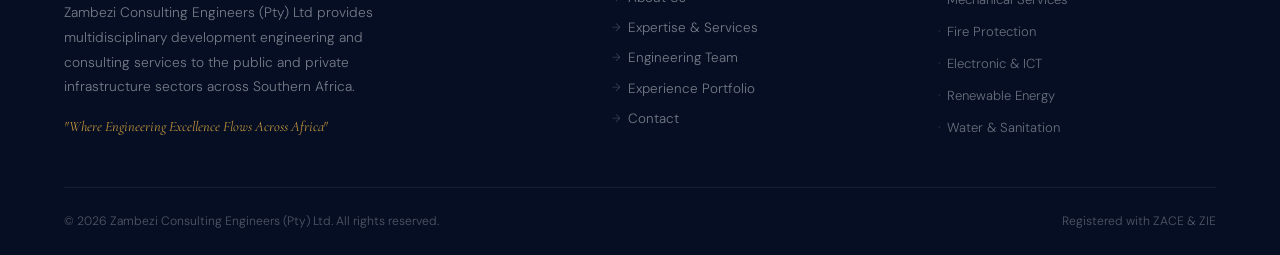
==== commit 3fbef638: "Remove image from About Us page; content starts with Who We Are - Removed about-image-wrap block (ph" ====
--- a/about.html
+++ b/about.html
@@ -49,22 +49,7 @@
 
 <section id="about" class="page-top">
   <div class="container">
-    <div class="about-grid">
-
-      <div class="about-image-wrap reveal from-left">
-        <img class="about-img" src="images/about-engineering-african.jpg" data-fallback="https://images.unsplash.com/photo-1581092580497-e0d23cbdf1dc?w=900&amp;q=80" alt="African engineering professional reviewing technical drawings" loading="lazy">
-        <div class="about-img-badge">
-          <div class="about-img-badge-icon">
-            <svg width="20" height="20" viewBox="0 0 24 24" fill="none" stroke="#fff" stroke-width="2.5"><path d="M12 2l3.09 6.26L22 9.27l-5 4.87 1.18 6.88L12 17.77l-6.18 3.25L7 14.14 2 9.27l6.91-1.01L12 2z"/></svg>
-          </div>
-          <div class="about-img-badge-text">
-            <strong>2016</strong>
-            <span>Established in 2016</span>
-          </div>
-        </div>
-      </div>
-
-      <div class="reveal from-right">
+    <div class="reveal">
         <div class="section-head">
           <p class="eyebrow green">Who We Are</p>
           <h2>Trusted Engineering<br><em>Partners Across Africa</em></h2>
@@ -113,7 +98,6 @@
           </div>
         </div>
       </div>
-    </div>
   </div>
 </section>
 
--- a/css/style.css
+++ b/css/style.css
@@ -322,7 +322,7 @@
 .about-img-badge-text { font-family: 'DM Sans', sans-serif; }
 .about-img-badge-text strong { display: block; font-size: 1.5rem; font-family: 'Cormorant Garamond', serif; color: var(--gold2); font-weight: 700; line-height: 1; }
 .about-img-badge-text span { font-size: 0.72rem; color: rgba(255,255,255,0.6); letter-spacing: 0.06em; }
-.about-pillars { display: grid; gap: 1rem; }
+.about-pillars { display: grid; grid-template-columns: 1fr 1fr; gap: 1rem; margin-top: 1.5rem; }
 .about-pillar { display: flex; gap: 1rem; align-items: flex-start; padding: 1.3rem; border: 1px solid var(--border); border-radius: var(--radius); background: #fff; transition: all var(--transition); }
 .about-pillar:hover { border-color: var(--green); box-shadow: 0 8px 32px rgba(42,110,56,0.1); transform: translateX(4px); }
 .about-pillar-icon { width: 44px; height: 44px; border-radius: var(--radius); display: flex; align-items: center; justify-content: center; flex-shrink: 0; }
@@ -404,6 +404,17 @@
 }
 .team-card:hover .team-card-photo { transform: scale(1.03); }
 .team-card-accent { position: absolute; bottom: 0; left: 0; right: 0; height: 4px; }
+.team-card-credential { position: absolute; bottom: 4px; left: 0; right: 0; z-index: 2; }
+.team-card-credential-name {
+  background: var(--green); padding: 0.5rem 0.85rem;
+  font-family: 'Cormorant Garamond', serif; font-size: 1.05rem;
+  font-weight: 700; font-style: italic; color: #fff; text-align: center;
+}
+.team-card-credential-qual {
+  background: rgba(11,29,69,0.92); padding: 0.35rem 0.85rem;
+  font-family: 'DM Sans', sans-serif; font-size: 0.68rem; font-weight: 600;
+  color: rgba(255,255,255,0.9); text-align: center; letter-spacing: 0.06em;
+}
 .team-card-body { padding: 1.5rem 1.4rem 1.6rem; display: flex; flex-direction: column; flex: 1; gap: 0.65rem; }
 .team-card-name {
   font-family: 'Cormorant Garamond', serif; font-size: 1.45rem; color: var(--navy);
@@ -521,6 +532,7 @@
   :root { --nav-h: 80px; }
   .services-grid { grid-template-columns: repeat(2, 1fr); }
   .about-grid, .service-block, .contact-grid, .footer-top, .team-grid { grid-template-columns: 1fr; gap: 2rem; }
+  .about-pillars { grid-template-columns: 1fr; }
   .service-block.reverse { direction: ltr; }
   .hero-content { max-width: 100%; }
   .hero-title { max-width: 100%; }
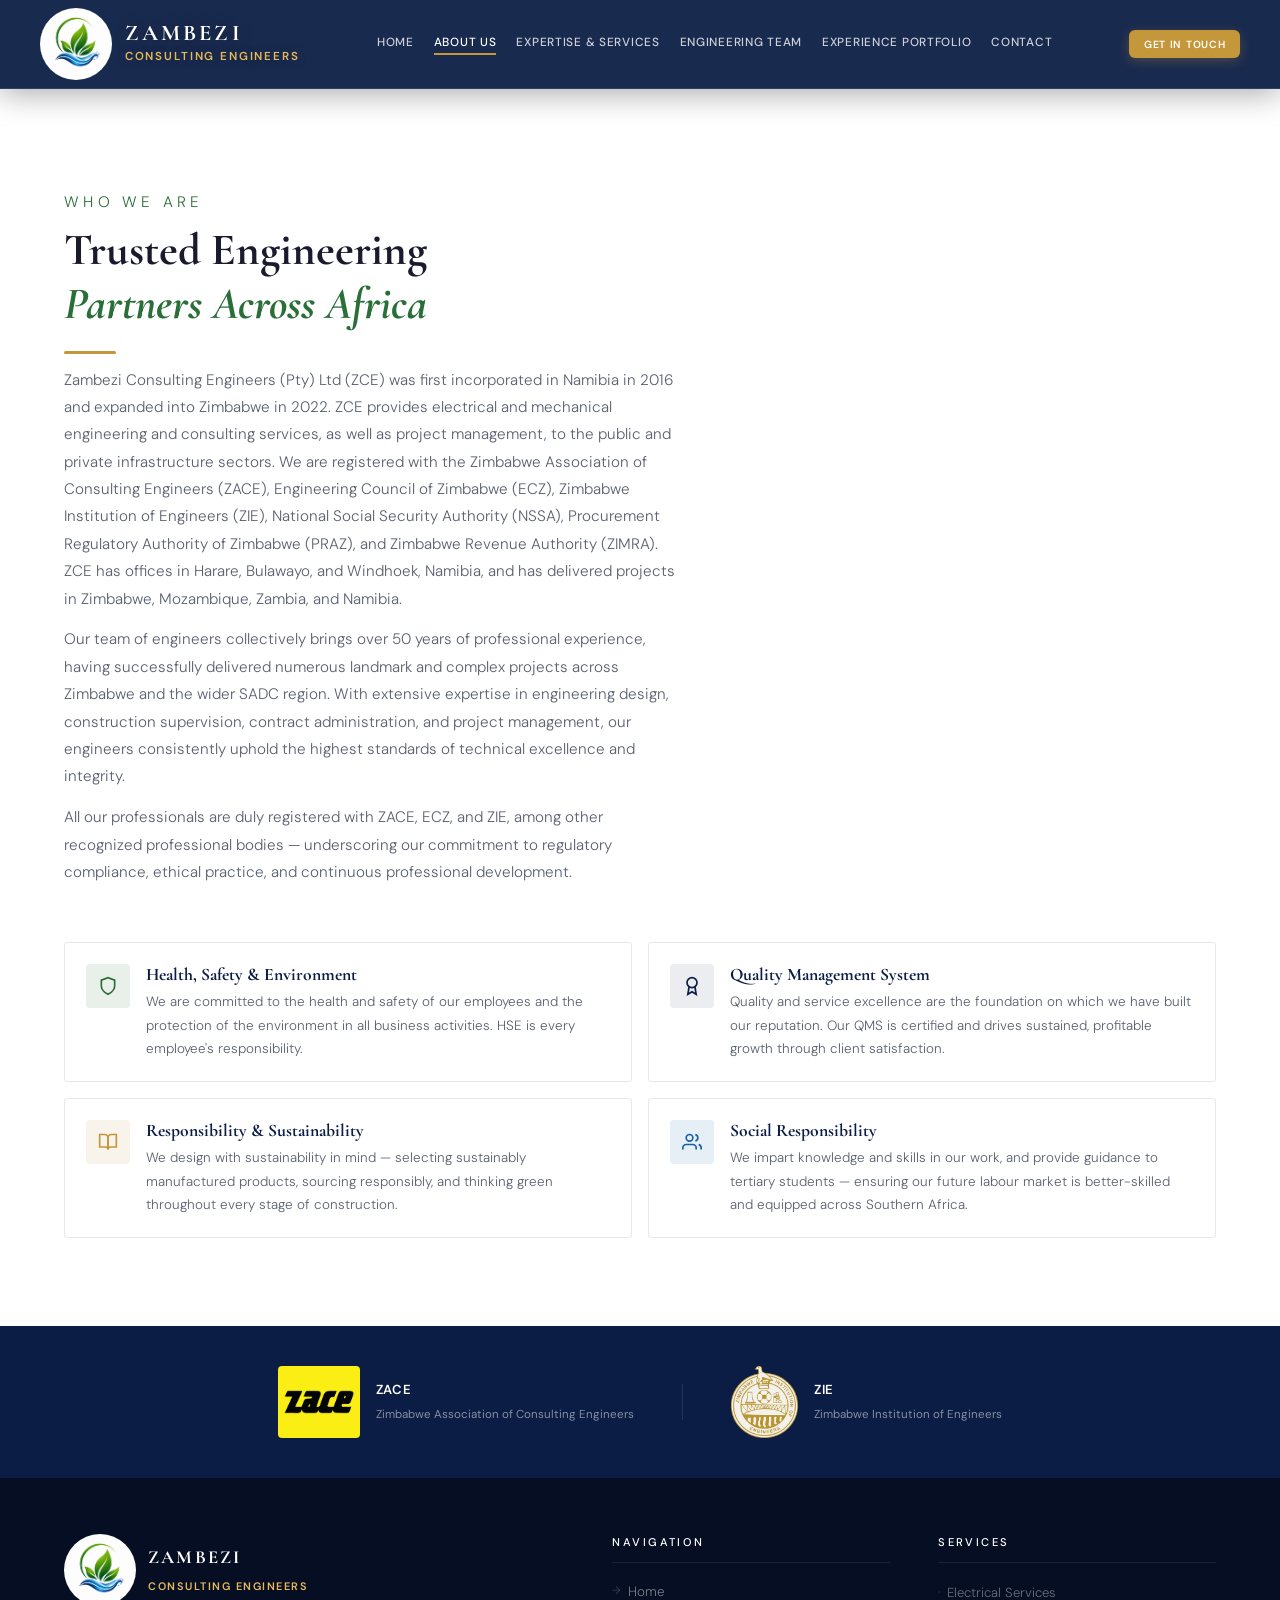
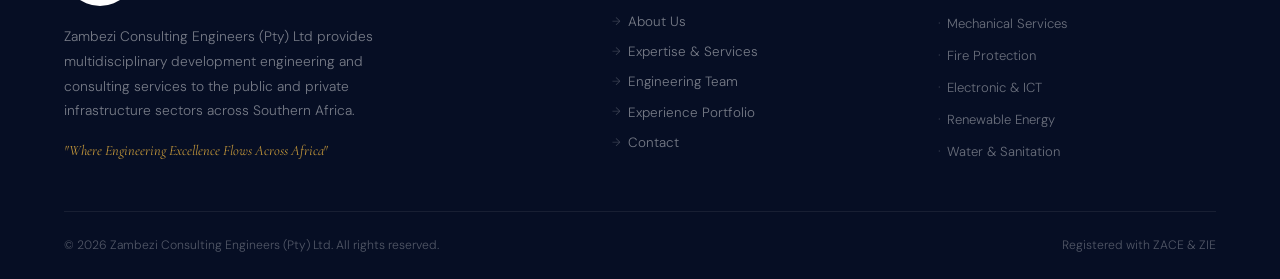
==== commit 53729e60: "Replace ZACE and ZIE SVG badges with official logos on About page - Extracted logos from uploaded LO" ====
--- a/about.html
+++ b/about.html
@@ -105,9 +105,7 @@
   <div class="container">
     <div class="reg-inner">
       <div class="reg-item">
-        <div class="reg-icon">
-          <svg width="22" height="22" viewBox="0 0 24 24" fill="none" stroke="currentColor" stroke-width="2"><path d="M12 2l3.09 6.26L22 9.27l-5 4.87 1.18 6.88L12 17.77l-6.18 3.25L7 14.14 2 9.27l6.91-1.01L12 2z"/></svg>
-        </div>
+        <img class="reg-logo" src="images/zace-logo.png" alt="ZACE — Zimbabwe Association of Consulting Engineers">
         <div class="reg-text">
           <strong>ZACE</strong>
           <span>Zimbabwe Association of Consulting Engineers</span>
@@ -115,9 +113,7 @@
       </div>
       <div class="reg-sep"></div>
       <div class="reg-item">
-        <div class="reg-icon">
-          <svg width="22" height="22" viewBox="0 0 24 24" fill="none" stroke="currentColor" stroke-width="2"><circle cx="12" cy="8" r="6"/><path d="M15.477 12.89L17 22l-5-3-5 3 1.523-9.11"/></svg>
-        </div>
+        <img class="reg-logo" src="images/zie-logo.png" alt="ZIE — Zimbabwe Institution of Engineers">
         <div class="reg-text">
           <strong>ZIE</strong>
           <span>Zimbabwe Institution of Engineers</span>
--- a/css/style.css
+++ b/css/style.css
@@ -337,6 +337,7 @@
 .reg-inner { display: flex; align-items: center; justify-content: center; gap: 3rem; flex-wrap: wrap; }
 .reg-item { display: flex; align-items: center; gap: 1rem; }
 .reg-icon { width: 48px; height: 48px; background: rgba(255,255,255,0.08); border: 1px solid rgba(255,255,255,0.15); border-radius: 3px; display: flex; align-items: center; justify-content: center; color: var(--gold); }
+.reg-logo { height: 72px; width: auto; max-width: 120px; object-fit: contain; border-radius: 4px; }
 .reg-text { font-family: 'DM Sans', sans-serif; }
 .reg-text strong { display: block; color: #fff; font-size: 0.82rem; font-weight: 600; letter-spacing: 0.05em; }
 .reg-text span { color: rgba(255,255,255,0.5); font-size: 0.72rem; }
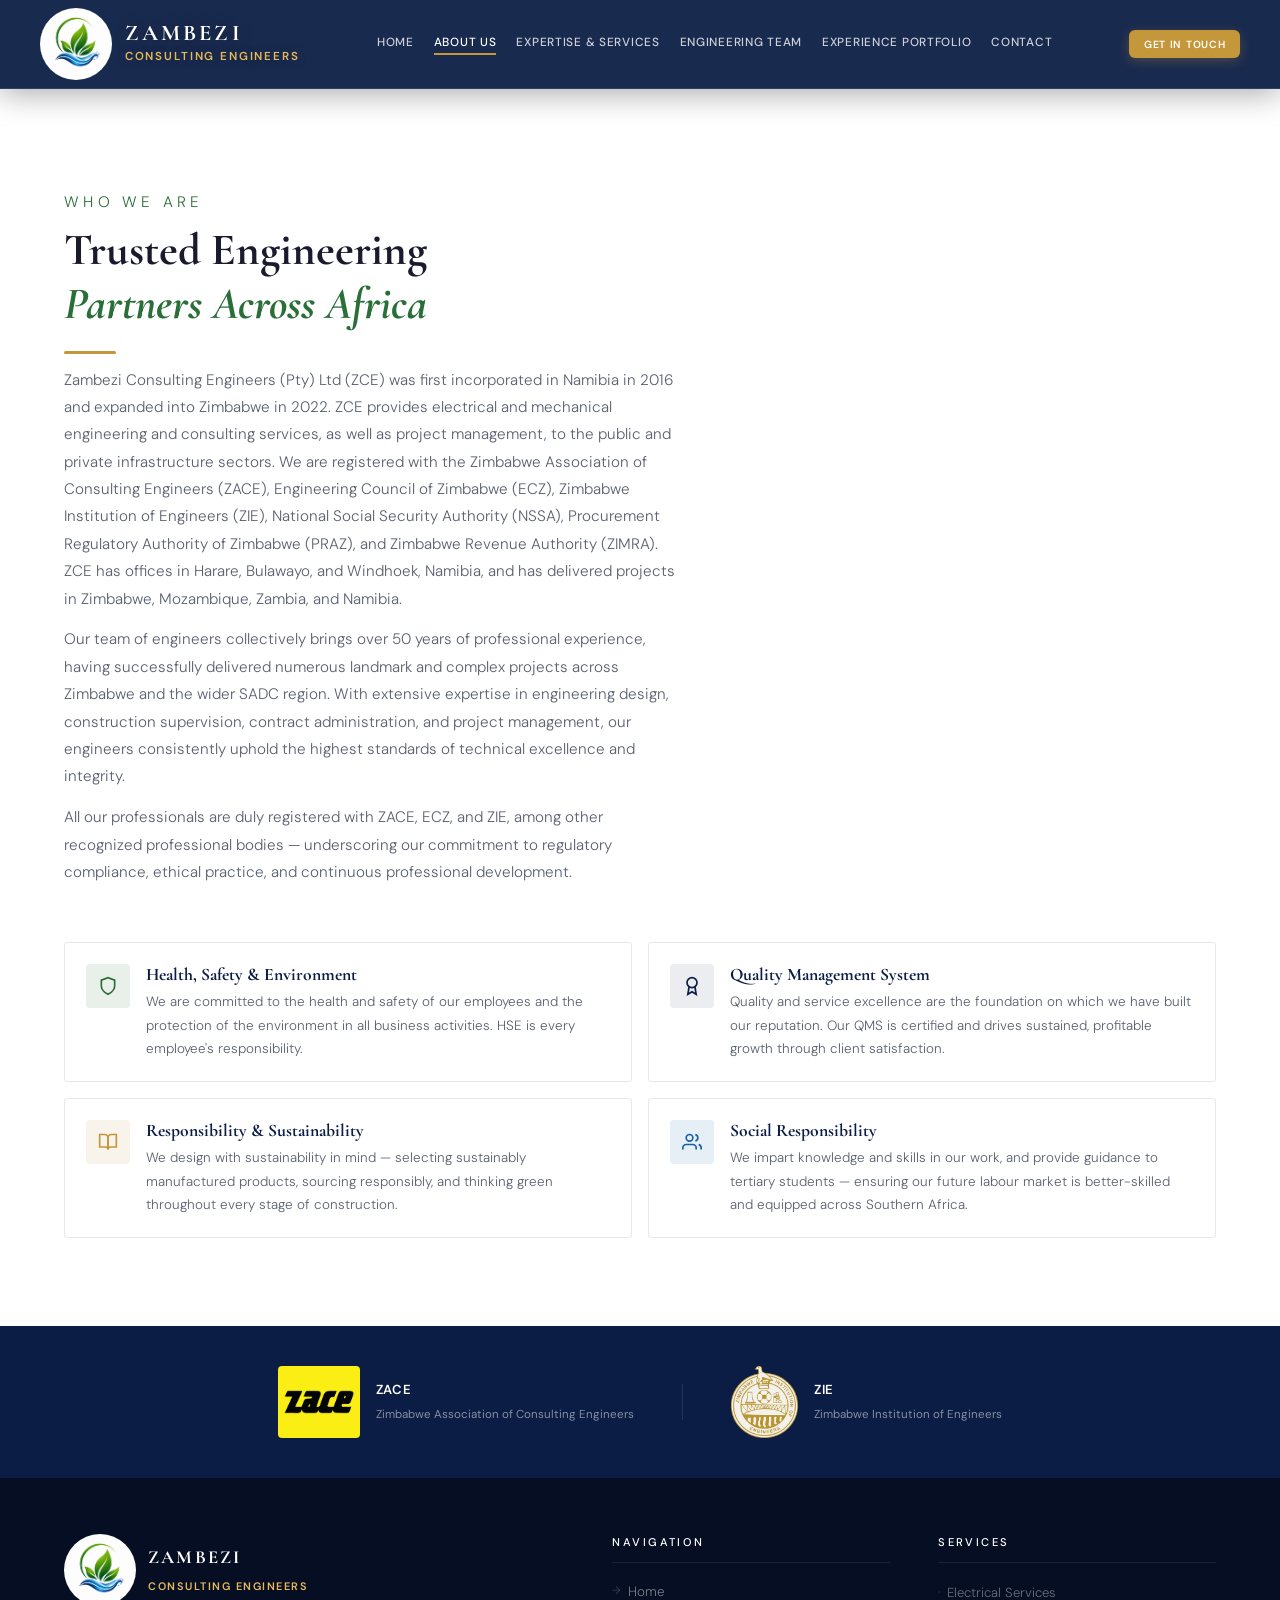
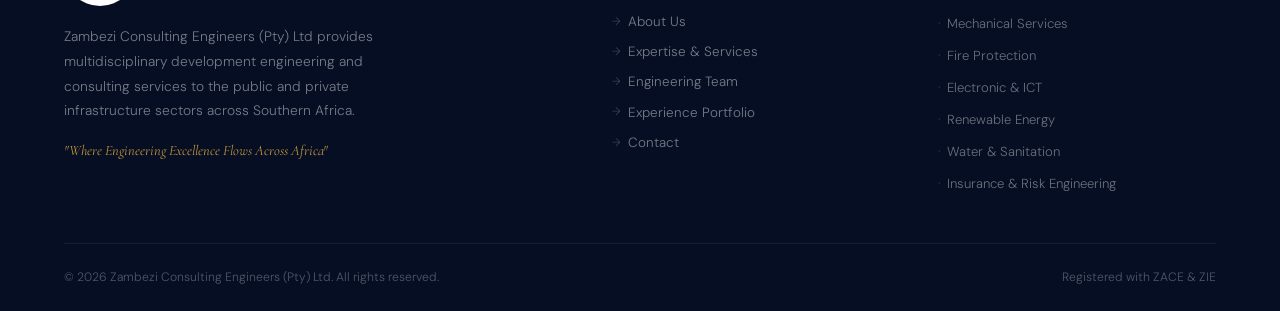
==== commit 842e6d69: "Add Insurance & Risk Engineering as a new service - New service card (id=service-risk) with 6 items:" ====
--- a/about.html
+++ b/about.html
@@ -160,6 +160,7 @@
           <a href="services.html#service-electronic">Electronic &amp; ICT</a>
           <a href="services.html#service-renewable">Renewable Energy</a>
           <a href="services.html#service-water">Water &amp; Sanitation</a>
+          <a href="services.html#service-risk">Insurance &amp; Risk Engineering</a>
         </div>
       </div>
     </div>
